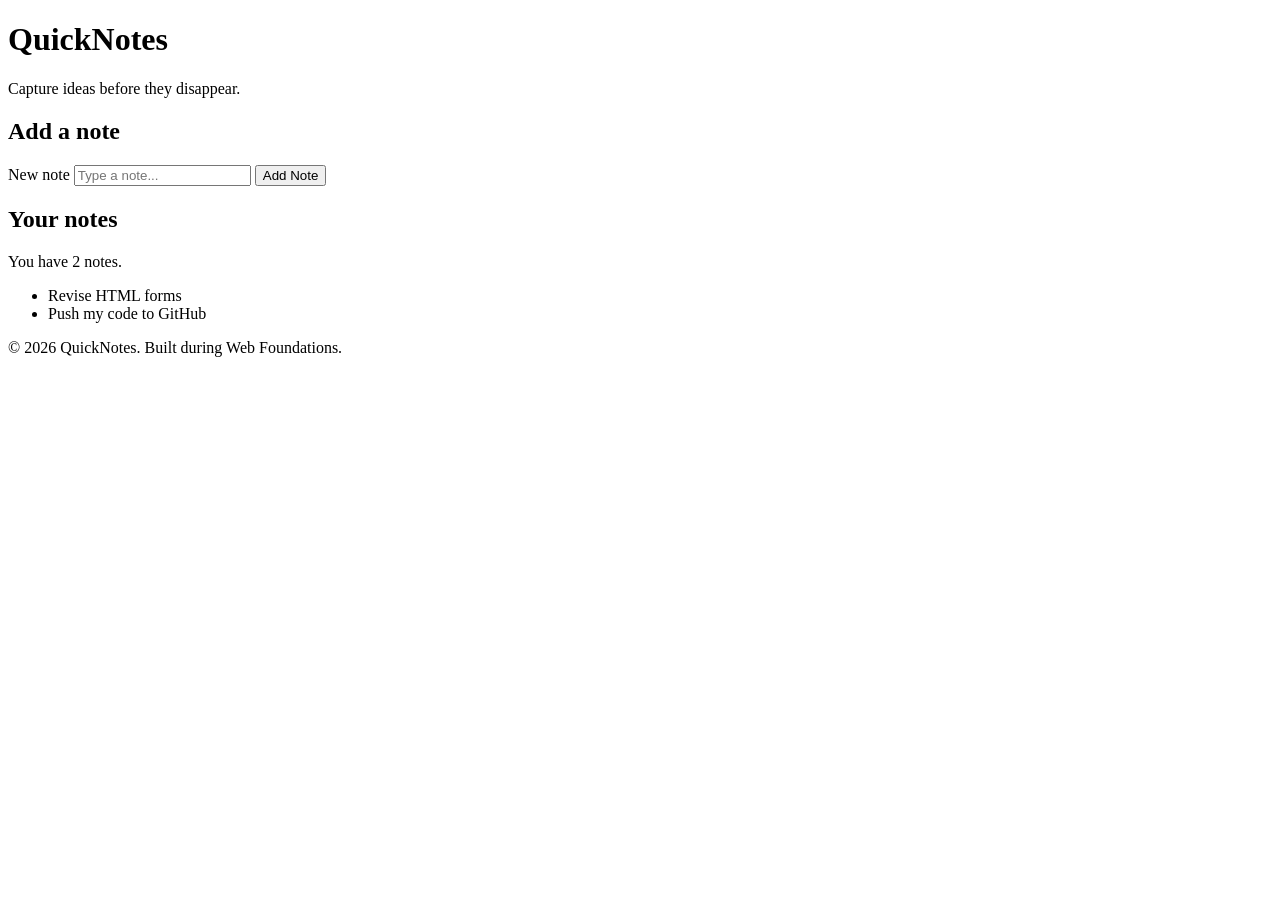
==== hands-on-lab/day2/index.html @ 9cf7b18a "removed quicknotes folder" ====
<!DOCTYPE html>
<html lang="en">
  <head>
    <meta charset="UTF-8" />
    <meta name="viewport" content="width=device-width, initial-scale=1.0" />
    <title>QuickNotes</title>
  </head>
  <body>
    <header>
      <h1>QuickNotes</h1>
      <p>Capture ideas before they disappear.</p>
    </header>
 
    <main>
      <section>
        <h2>Add a note</h2>
        <form id="note-form">
          <label for="note-input">New note</label>
          <input type="text" id="note-input" placeholder="Type a note..." />
          <button type="submit">Add Note</button>
        </form>
      </section>
 
      <section>
        <h2>Your notes</h2>
        <p id="note-count">You have 2 notes.</p>
        <ul id="notes-list">
          <li>Revise HTML forms</li>
          <li>Push my code to GitHub</li>
        </ul>
      </section>
    </main>
 
    <footer>
      <p>&copy; 2026 QuickNotes. Built during Web Foundations.</p>
    </footer>
  </body>
</html>
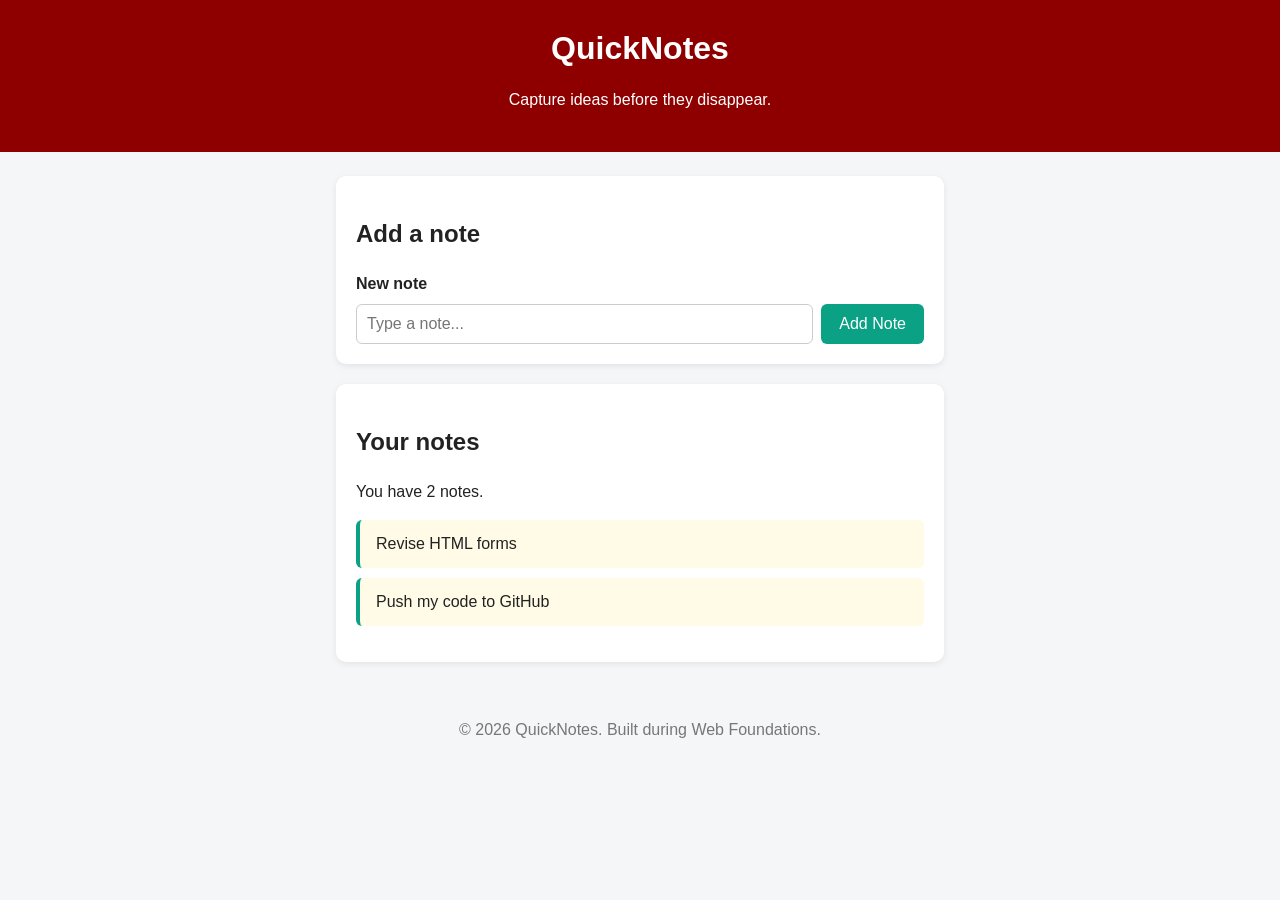
==== commit 007cfabb: "revised html and style files" ====
--- a/hands-on-lab/day2/index.html
+++ b/hands-on-lab/day2/index.html
@@ -4,6 +4,7 @@
     <meta charset="UTF-8" />
     <meta name="viewport" content="width=device-width, initial-scale=1.0" />
     <title>QuickNotes</title>
+    <link rel="stylesheet" href="style.css">
   </head>
   <body>
     <header>
@@ -25,8 +26,8 @@
         <h2>Your notes</h2>
         <p id="note-count">You have 2 notes.</p>
         <ul id="notes-list">
-          <li>Revise HTML forms</li>
-          <li>Push my code to GitHub</li>
+          <li class="note">Revise HTML forms</li>
+          <li class="note">Push my code to GitHub</li>
         </ul>
       </section>
     </main>
--- a/hands-on-lab/day2/style.css
+++ b/hands-on-lab/day2/style.css
@@ -0,0 +1,103 @@
+/* 1. Reset: predictable sizing and no default body margin */
+*,
+*::before,
+*::after {
+  box-sizing: border-box;
+}
+ 
+body {
+  margin: 0;
+  font-family: "Segoe UI", Arial, sans-serif;
+  background-color: #f4f6f8;
+  color: #222;
+  line-height: 1.5;
+}
+ 
+/* 2. Header */
+header {
+  background-color: #8e0000;
+  color: white;
+  text-align: center;
+  padding: 24px 16px;
+}
+ 
+header h1 {
+  margin: 0;
+}
+ 
+/* 3. Centre the main content and limit its width */
+main {
+  max-width: 640px;
+  margin: 24px auto;   /* auto left/right margins centre a block */
+  padding: 0 16px;
+}
+ 
+section {
+  background: white;
+  padding: 20px;
+  border-radius: 10px;
+  margin-bottom: 20px;
+  box-shadow: 0 2px 6px rgba(0, 0, 0, 0.08);
+}
+ 
+/* 4. Form layout with Flexbox */
+#note-form {
+  display: flex;
+  gap: 8px;
+  flex-wrap: wrap;
+}
+ 
+#note-form label {
+  width: 100%;          /* label on its own line */
+  font-weight: bold;
+}
+ 
+#note-input {
+  flex: 1;
+  padding: 10px;
+  border: 1px solid #ccc;
+  border-radius: 6px;
+  font-size: 1rem;
+}
+ 
+button {
+  background-color: #0ba184;
+  color: white;
+  border: none;
+  padding: 10px 18px;
+  border-radius: 6px;
+  font-size: 1rem;
+  cursor: pointer;
+}
+ 
+button:hover {
+  background-color: #088a70;
+}
+ 
+/* 5. Notes list */
+#notes-list {
+  list-style: none;     /* remove bullet points */
+  padding: 0;
+}
+ 
+.note {
+  background-color: #fffbe6;
+  border-left: 4px solid #0ba184;
+  padding: 12px 16px;
+  margin-bottom: 10px;
+  border-radius: 6px;
+}
+ 
+/* 6. Footer */
+footer {
+  text-align: center;
+  color: #777;
+  padding: 16px;
+}
+ 
+/* 7. Phones */
+@media (max-width: 600px) {
+  #note-form {
+    flex-direction: column;
+  }
+}
